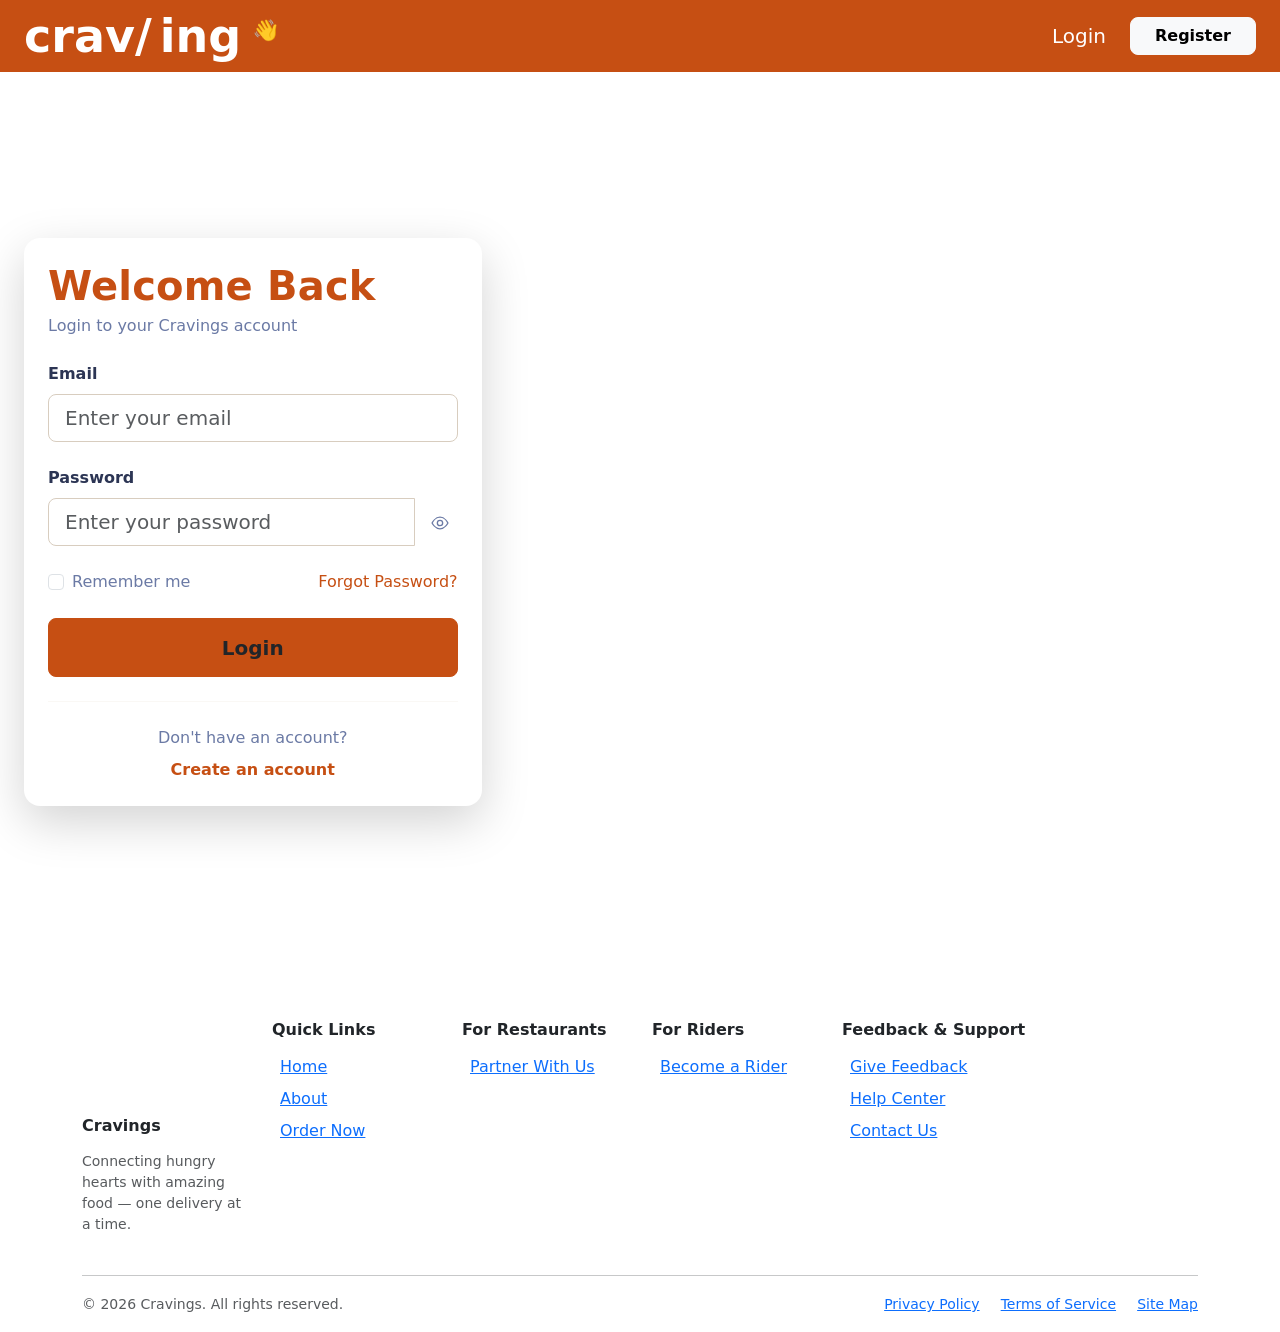
==== login.html @ 02627269 "Craving login" ====
<!doctype html>
<html lang="en">
  <head>
    <meta charset="utf-8" />
    <meta name="viewport" content="width=device-width, initial-scale=1" />
    <title>Login</title>

    <!-- Bootstrap CSS (only) -->
    <link
      href="https://cdn.jsdelivr.net/npm/bootstrap@5.3.3/dist/css/bootstrap.min.css"
      rel="stylesheet"
    />
  </head>

  <body>
    <!-- Top orange header -->
    <nav class="navbar navbar-dark" style="background: #c64f13">
      <div class="container-fluid px-4">
        <a
          class="navbar-brand d-flex align-items-center gap-2 m-0 fw-bold text-white"
          href="#"
        >
          <!-- Simple logo approximation (replace with your image if you want) -->
          <span class="d-inline-block" style="font-size: 46px; line-height: 1"
            >crav/</span
          >
          <span class="d-inline-block" style="font-size: 46px; line-height: 1"
            >ing</span
          >
          <span class="ms-1" style="transform: translateY(-6px)">👋</span>
        </a>

        <div class="d-flex align-items-center gap-4">
          <a href="#" class="text-white text-decoration-none fs-5">Login</a>
          <a
            href="#"
            class="btn btn-light fw-semibold px-4"
            style="border-radius: 0.5rem"
            >Register</a
          >
        </div>
      </div>
    </nav>

    <!-- Background + login card -->
    <main
      class="min-vh-100"
      style="
        background-image: url(&quot;https://images.unsplash.com/photo-1529692236671-f1f6cf9683ba?auto=format&fit=crop&w=1600&q=80&quot;);
        background-size: cover;
        background-position: center;
      "
    >
      <div class="container-fluid">
        <div class="row min-vh-100 align-items-center">
          <!-- Left card -->
          <div
            class="col-12 col-lg-5 d-flex justify-content-center justify-content-lg-start ps-lg-4"
          >
            <div
              class="card border-0 shadow-lg rounded-4"
              style="max-width: 520px; width: 92%"
            >
              <div class="card-body px-4 py-4">
                <h1
                  class="fw-bold mb-1"
                  style="color: #c64f13; letter-spacing: 0.2px"
                >
                  Welcome Back
                </h1>
                <p
                  class="text-secondary mb-4"
                  style="color: #6b7aa5 !important"
                >
                  Login to your Cravings account
                </p>

                <form>
                  <!-- Email -->
                  <label class="form-label fw-semibold" style="color: #2c3554"
                    >Email</label
                  >
                  <input
                    type="email"
                    class="form-control form-control-lg mb-4"
                    placeholder="Enter your email"
                    style="border-color: #d8cdbf"
                  />

                  <!-- Password with "eye" icon -->
                  <label class="form-label fw-semibold" style="color: #2c3554"
                    >Password</label
                  >
                  <div class="input-group input-group-lg mb-4">
                    <input
                      type="password"
                      class="form-control"
                      placeholder="Enter your password"
                      style="border-color: #d8cdbf"
                    />
                    <button
                      type="button"
                      class="btn btn-outline-light border-0"
                      style="padding-right: 0; margin-right: 8px"
                    >
                      <!-- inline SVG eye icon (no icon library) -->
                      <svg
                        width="20"
                        height="20"
                        viewBox="0 0 24 24"
                        fill="none"
                        aria-hidden="true"
                      >
                        <path
                          d="M2.5 12s3.5-7 9.5-7 9.5 7 9.5 7-3.5 7-9.5 7-9.5-7-9.5-7Z"
                          stroke="#6b7aa5"
                          stroke-width="1.6"
                          stroke-linejoin="round"
                        />
                        <path
                          d="M12 15.2a3.2 3.2 0 1 0 0-6.4 3.2 3.2 0 0 0 0 6.4Z"
                          stroke="#6b7aa5"
                          stroke-width="1.6"
                        />
                      </svg>
                    </button>
                  </div>

                  <!-- Remember + Forgot -->
                  <div
                    class="d-flex align-items-center justify-content-between mb-4"
                  >
                    <div class="form-check m-0">
                      <input
                        class="form-check-input"
                        type="checkbox"
                        id="remember"
                      />
                      <label
                        class="form-check-label text-secondary"
                        for="remember"
                        style="color: #6b7aa5 !important"
                      >
                        Remember me
                      </label>
                    </div>

                    <a
                      href="#"
                      class="text-decoration-none"
                      style="color: #c64f13"
                      >Forgot Password?</a
                    >
                  </div>

                  <!-- Login button -->
                  <button
                    type="button"
                    class="btn btn-lg w-100 fw-semibold"
                    style="
                      background: #c64f13;
                      border-color: #c64f13;
                      border-radius: 0.5rem;
                      padding: 0.85rem;
                    "
                  >
                    Login
                  </button>

                  <!-- Divider -->
                  <hr class="my-4" style="border-color: #e9e2d8" />

                  <div
                    class="text-center mb-2"
                    style="color: #6b7aa5 !important"
                  >
                    <span>Don't have an account?</span>
                  </div>

                  <div class="text-center">
                    <a
                      href="#"
                      class="text-decoration-none fw-semibold"
                      style="color: #c64f13"
                    >
                      Create an account
                    </a>
                  </div>
                </form>
              </div>
            </div>
          </div>

          <!-- Right side spacer (keeps card left like screenshot) -->
          <div class="col-lg-7 d-none d-lg-block"></div>
        </div>
      </div>
    </main>

    <!-- Footer -->
    <footer class="footer-custom pt-5 pb-3">
      <div class="container">
        <div class="row g-4 mb-4">
          <div class="col-lg-2 col-md-4">
            <div class="text-center mb-3">
              <div
                class="rounded-circle bg-white d-inline-flex align-items-center justify-content-center"
                style="width: 80px; height: 80px"
              >
                <i
                  class="bi bi-heart-fill fs-3"
                  style="color: var(--color-primary)"
                ></i>
              </div>
            </div>
            <h6 class="fw-bold mb-3">Cravings</h6>
            <p class="small opacity-75">
              Connecting hungry hearts with amazing food — one delivery at a
              time.
            </p>
          </div>
          <div class="col-lg-2 col-md-4">
            <h6 class="fw-bold mb-3">Quick Links</h6>
            <ul class="list-unstyled">
              <li class="mb-2">
                <a href="index.html"><i class="bi bi-house me-2"></i>Home</a>
              </li>
              <li class="mb-2">
                <a href="about.html"
                  ><i class="bi bi-info-circle me-2"></i>About</a
                >
              </li>
              <li class="mb-2">
                <a href="order-now.html"
                  ><i class="bi bi-basket me-2"></i>Order Now</a
                >
              </li>
            </ul>
          </div>
          <div class="col-lg-2 col-md-4">
            <h6 class="fw-bold mb-3">For Restaurants</h6>
            <ul class="list-unstyled">
              <li class="mb-2">
                <a href="register.html"
                  ><i class="bi bi-store me-2"></i>Partner With Us</a
                >
              </li>
            </ul>
          </div>
          <div class="col-lg-2 col-md-4">
            <h6 class="fw-bold mb-3">For Riders</h6>
            <ul class="list-unstyled">
              <li class="mb-2">
                <a href="register.html"
                  ><i class="bi bi-motorcycle me-2"></i>Become a Rider</a
                >
              </li>
            </ul>
          </div>
          <div class="col-lg-4 col-md-12">
            <h6 class="fw-bold mb-3">Feedback & Support</h6>
            <ul class="list-unstyled">
              <li class="mb-2">
                <a href="feedback.html"
                  ><i class="bi bi-chat-dots me-2"></i>Give Feedback</a
                >
              </li>
              <li class="mb-2">
                <a href="help-center.html"
                  ><i class="bi bi-question-circle me-2"></i>Help Center</a
                >
              </li>
              <li class="mb-2">
                <a href="contact.html"
                  ><i class="bi bi-envelope me-2"></i>Contact Us</a
                >
              </li>
            </ul>
          </div>
        </div>
        <hr class="opacity-25" />
        <div class="row align-items-center">
          <div class="col-md-6 text-center text-md-start mb-3 mb-md-0">
            <small class="opacity-75"
              >&copy; 2026 Cravings. All rights reserved.</small
            >
          </div>
          <div class="col-md-6 text-center text-md-end">
            <a href="privacy-policy.html" class="me-3"
              ><small>Privacy Policy</small></a
            >
            <a href="terms-of-service.html" class="me-3"
              ><small>Terms of Service</small></a
            >
            <a href="sitemap.html"><small>Site Map</small></a>
          </div>
        </div>
      </div>
    </footer>

    <!-- Bootstrap 5 JS Bundle -->
    <script src="https://cdn.jsdelivr.net/npm/bootstrap@5.3.3/dist/js/bootstrap.bundle.min.js"></script>
  </body>
</html>
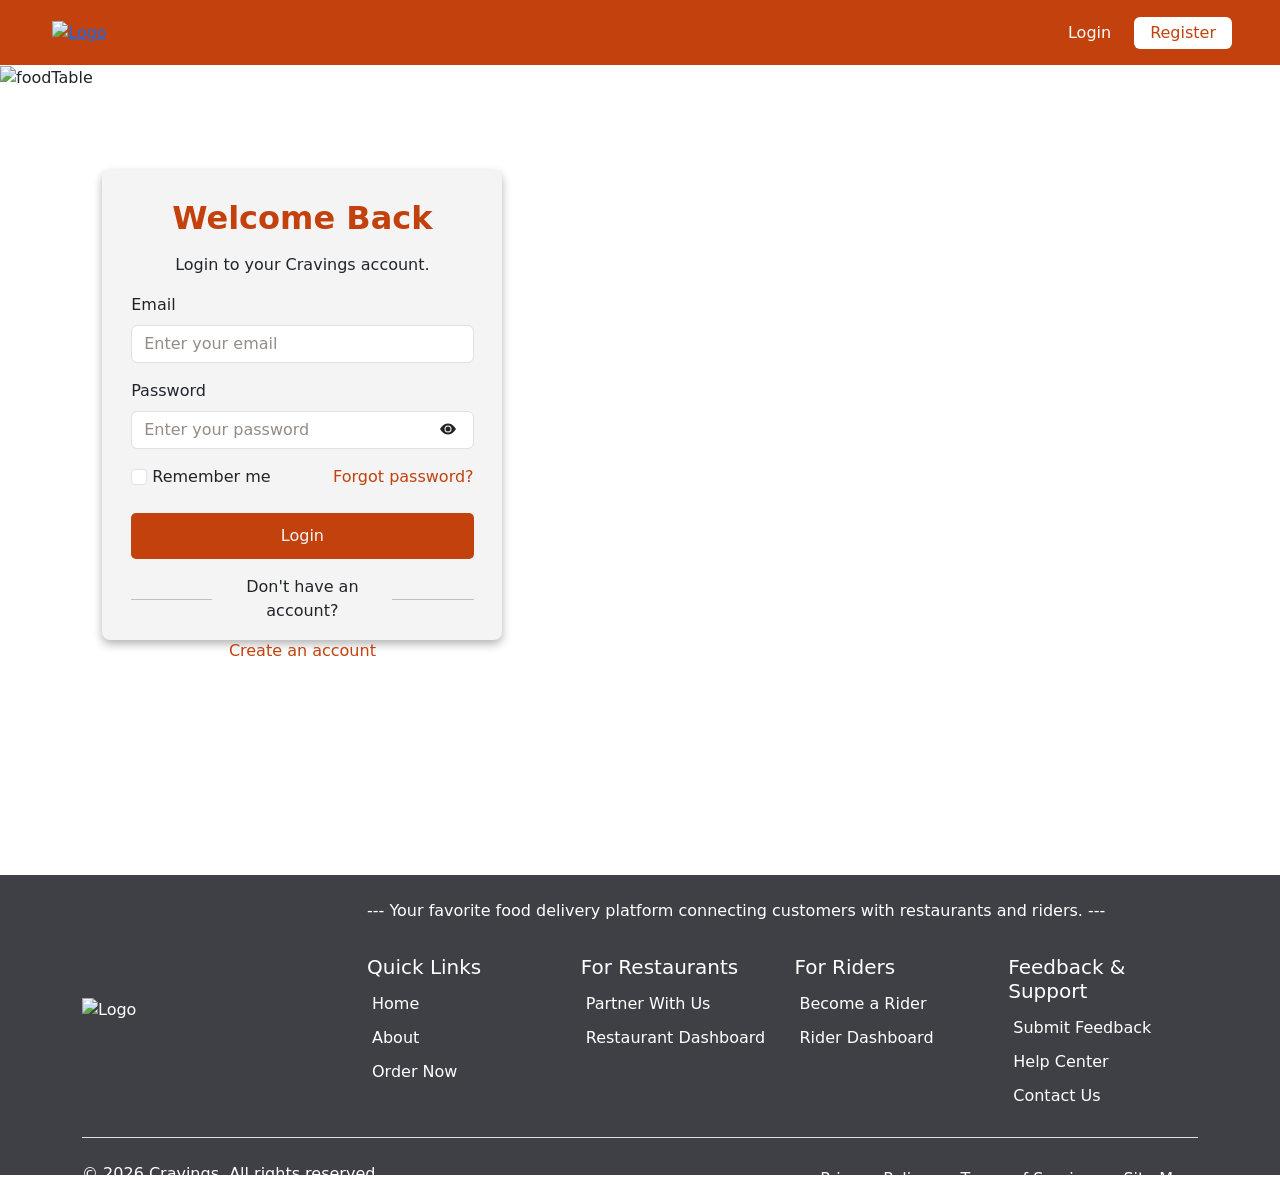
==== commit b2b585f1: "login,register,order now page and style page" ====
--- a/login.html
+++ b/login.html
@@ -1,304 +1,229 @@
 <!doctype html>
 <html lang="en">
   <head>
-    <meta charset="utf-8" />
-    <meta name="viewport" content="width=device-width, initial-scale=1" />
-    <title>Login</title>
-
-    <!-- Bootstrap CSS (only) -->
+    <meta charset="UTF-8" />
+    <meta name="viewport" content="width=device-width, initial-scale=1.0" />
+    <title>Cravings</title>
+    <!-- Bootstrap CSS -->
     <link
-      href="https://cdn.jsdelivr.net/npm/bootstrap@5.3.3/dist/css/bootstrap.min.css"
+      href="https://cdn.jsdelivr.net/npm/bootstrap@5.3.2/dist/css/bootstrap.min.css"
       rel="stylesheet"
     />
+
+    <link
+      rel="stylesheet"
+      href="https://cdn.jsdelivr.net/npm/bootstrap-icons@1.13.1/font/bootstrap-icons.min.css"
+    />
+    <!-- External CSS -->
+    <link rel="stylesheet" href="style.css" />
   </head>
-
   <body>
-    <!-- Top orange header -->
-    <nav class="navbar navbar-dark" style="background: #c64f13">
-      <div class="container-fluid px-4">
+    <!-- Header -->
+    <header
+      id="navbar"
+      class="sticky-top d-flex justify-content-between align-items-center flex-wrap container-fluid px-5 py-1"
+    >
+      <!-- Logo -->
+      <div class="logoDiv ms-1">
+        <a href="index.html">
+          <img src="cravings1.png" alt="Logo" class="logo-img img-fluid" />
+        </a>
+      </div>
+
+      <!-- Buttons aligned right -->
+      <div class="d-flex gap-2 align-items-center mt-2 mt-md-0">
+        <a href="login.html" class="login text-decoration-none">Login</a>
         <a
-          class="navbar-brand d-flex align-items-center gap-2 m-0 fw-bold text-white"
-          href="#"
+          href="register.html"
+          class="register text-decoration-none py-1 px-3 text-center"
         >
-          <!-- Simple logo approximation (replace with your image if you want) -->
-          <span class="d-inline-block" style="font-size: 46px; line-height: 1"
-            >crav/</span
+          Register
+        </a>
+      </div>
+    </header>
+
+    <!-- Hero Section -->
+    <div class="hero-section position-relative">
+      <img src="./images/foodTable.png" alt="foodTable" />
+
+      <!-- Forms -->
+      <div class="forms" style="height: 470px; width: 400px;">
+        <h2 class="text-center mb-3" id="wb">Welcome Back</h2>
+        <p class="text-center">Login to your Cravings account.</p>
+        <form action="login">
+          <div class="mb-3 w-100">
+            <label for="email" class="form-label">Email</label>
+            <input
+              type="email"
+              class="form-control custom-input"
+              id="email"
+              name="email"
+              placeholder="Enter your email"
+              required
+            />
+          </div>
+
+          <div class="mb-3">
+            <label for="password" class="form-label">Password</label>
+            <div class="position-relative">
+              <input
+                type="password"
+                class="form-control custom-input pe-5"
+                id="password"
+                name="password"
+                placeholder="Enter your password"
+                required
+              />
+              <!-- Eye icon aligned right -->
+              <svg
+                xmlns="http://www.w3.org/2000/svg"
+                width="18"
+                height="18"
+                fill="currentColor"
+                class="bi bi-eye-fill position-absolute top-50 end-0 translate-middle-y me-3"
+                id="togglePassword"
+                style="cursor: pointer"
+              >
+                <path d="M10.5 8a2.5 2.5 0 1 1-5 0 2.5 2.5 0 0 1 5 0" />
+                <path
+                  d="M0 8s3-5.5 8-5.5S16 8 16 8s-3 5.5-8 5.5S0 8 0 8m8 
+                     3.5a3.5 3.5 0 1 0 0-7 3.5 3.5 0 0 0 0 7"
+                />
+              </svg>
+            </div>
+          </div>
+
+          <div class="mb-3 d-flex justify-content-between">
+            <div>
+              <input
+                type="checkbox"
+                class="form-check-input"
+                id="checkbox"
+                name="remember"
+              />
+              <label for="checkbox" class="form-label">Remember me</label>
+            </div>
+            <div>
+              <a
+                href="forgot-password.html"
+                class="text-decoration-none"
+                id="clr"
+                >Forgot password?</a
+              >
+            </div>
+          </div>
+
+          <button type="submit" class="regis btn w-100">Login</button>
+          <div class="d-flex align-items-center justify-content-center">
+            <hr class="w-25" />
+            <p class="text-center mt-3">Don't have an account?</p>
+            <hr class="w-25" />
+          </div>
+          <a
+            href="register.html"
+            class="regi fw-medium d-flex justify-content-center"
           >
-          <span class="d-inline-block" style="font-size: 46px; line-height: 1"
-            >ing</span
-          >
-          <span class="ms-1" style="transform: translateY(-6px)">👋</span>
-        </a>
-
-        <div class="d-flex align-items-center gap-4">
-          <a href="#" class="text-white text-decoration-none fs-5">Login</a>
-          <a
-            href="#"
-            class="btn btn-light fw-semibold px-4"
-            style="border-radius: 0.5rem"
-            >Register</a
-          >
+            Create an account
+          </a>
+        </form>
+      </div>
+    </div>
+
+    <!-- Footer -->
+    <footer class="footer text-white py-3" style="height: 300px;">
+      <div class="container">
+        <div class="row align-items-center mb-2">
+          <div class="col-md-3 text-center text-md-start">
+            <img src="cravings2.png" alt="Logo" class="footer-logo" />
+          </div>
+          <div class="col-md-9">
+            <p class="footer-tagline mt-2">
+              --- Your favorite food delivery platform connecting customers with
+              restaurants and riders. ---
+            </p>
+            <div class="row mt-1">
+              <div class="col-6 col-md-3 mt-3">
+                <h5>Quick Links</h5>
+                <ul class="list-unstyled">
+                  <li><a href="index.html" class="footer-link">Home</a></li>
+                  <li><a href="about.html" class="footer-link">About</a></li>
+                  <li>
+                    <a href="ordernow.html" class="footer-link">Order Now</a>
+                  </li>
+                </ul>
+              </div>
+              <div class="col-6 col-md-3 mt-3">
+                <h5>For Restaurants</h5>
+                <ul class="list-unstyled">
+                  <li>
+                    <a href="partner-with-us.html" class="footer-link"
+                      >Partner With Us</a
+                    >
+                  </li>
+                  <li>
+                    <a href="restaurant-dashboard.html" class="footer-link"
+                      >Restaurant Dashboard</a
+                    >
+                  </li>
+                </ul>
+              </div>
+              <div class="col-6 col-md-3 mt-3">
+                <h5>For Riders</h5>
+                <ul class="list-unstyled">
+                  <li>
+                    <a href="become-a-rider.html" class="footer-link"
+                      >Become a Rider</a
+                    >
+                  </li>
+                  <li>
+                    <a href="rider-dashboard.html" class="footer-link"
+                      >Rider Dashboard</a
+                    >
+                  </li>
+                </ul>
+              </div>
+              <div class="col-6 col-md-3 mt-3">
+                <h5>Feedback & Support</h5>
+                <ul class="list-unstyled">
+                  <li>
+                    <a href="feedback.html" class="footer-link"
+                      >Submit Feedback</a
+                    >
+                  </li>
+                  <li>
+                    <a href="help-center.html" class="footer-link"
+                      >Help Center</a
+                    >
+                  </li>
+                  <li>
+                    <a href="contact.html" class="footer-link">Contact Us</a>
+                  </li>
+                </ul>
+              </div>
+            </div>
+          </div>
         </div>
-      </div>
-    </nav>
-
-    <!-- Background + login card -->
-    <main
-      class="min-vh-100"
-      style="
-        background-image: url(&quot;https://images.unsplash.com/photo-1529692236671-f1f6cf9683ba?auto=format&fit=crop&w=1600&q=80&quot;);
-        background-size: cover;
-        background-position: center;
-      "
-    >
-      <div class="container-fluid">
-        <div class="row min-vh-100 align-items-center">
-          <!-- Left card -->
-          <div
-            class="col-12 col-lg-5 d-flex justify-content-center justify-content-lg-start ps-lg-4"
-          >
-            <div
-              class="card border-0 shadow-lg rounded-4"
-              style="max-width: 520px; width: 92%"
+
+        <div class="border-bottom w-100 mb-4"></div>
+
+        <div class="row">
+          <div class="col-md-6 text-center text-md-start">
+            <p class="mb-0">© 2026 Cravings. All rights reserved.</p>
+          </div>
+          <div class="col-md-6 text-center text-md-end">
+            <a href="privacy-policy.html" class="footer-link me-3"
+              >Privacy Policy</a
             >
-              <div class="card-body px-4 py-4">
-                <h1
-                  class="fw-bold mb-1"
-                  style="color: #c64f13; letter-spacing: 0.2px"
-                >
-                  Welcome Back
-                </h1>
-                <p
-                  class="text-secondary mb-4"
-                  style="color: #6b7aa5 !important"
-                >
-                  Login to your Cravings account
-                </p>
-
-                <form>
-                  <!-- Email -->
-                  <label class="form-label fw-semibold" style="color: #2c3554"
-                    >Email</label
-                  >
-                  <input
-                    type="email"
-                    class="form-control form-control-lg mb-4"
-                    placeholder="Enter your email"
-                    style="border-color: #d8cdbf"
-                  />
-
-                  <!-- Password with "eye" icon -->
-                  <label class="form-label fw-semibold" style="color: #2c3554"
-                    >Password</label
-                  >
-                  <div class="input-group input-group-lg mb-4">
-                    <input
-                      type="password"
-                      class="form-control"
-                      placeholder="Enter your password"
-                      style="border-color: #d8cdbf"
-                    />
-                    <button
-                      type="button"
-                      class="btn btn-outline-light border-0"
-                      style="padding-right: 0; margin-right: 8px"
-                    >
-                      <!-- inline SVG eye icon (no icon library) -->
-                      <svg
-                        width="20"
-                        height="20"
-                        viewBox="0 0 24 24"
-                        fill="none"
-                        aria-hidden="true"
-                      >
-                        <path
-                          d="M2.5 12s3.5-7 9.5-7 9.5 7 9.5 7-3.5 7-9.5 7-9.5-7-9.5-7Z"
-                          stroke="#6b7aa5"
-                          stroke-width="1.6"
-                          stroke-linejoin="round"
-                        />
-                        <path
-                          d="M12 15.2a3.2 3.2 0 1 0 0-6.4 3.2 3.2 0 0 0 0 6.4Z"
-                          stroke="#6b7aa5"
-                          stroke-width="1.6"
-                        />
-                      </svg>
-                    </button>
-                  </div>
-
-                  <!-- Remember + Forgot -->
-                  <div
-                    class="d-flex align-items-center justify-content-between mb-4"
-                  >
-                    <div class="form-check m-0">
-                      <input
-                        class="form-check-input"
-                        type="checkbox"
-                        id="remember"
-                      />
-                      <label
-                        class="form-check-label text-secondary"
-                        for="remember"
-                        style="color: #6b7aa5 !important"
-                      >
-                        Remember me
-                      </label>
-                    </div>
-
-                    <a
-                      href="#"
-                      class="text-decoration-none"
-                      style="color: #c64f13"
-                      >Forgot Password?</a
-                    >
-                  </div>
-
-                  <!-- Login button -->
-                  <button
-                    type="button"
-                    class="btn btn-lg w-100 fw-semibold"
-                    style="
-                      background: #c64f13;
-                      border-color: #c64f13;
-                      border-radius: 0.5rem;
-                      padding: 0.85rem;
-                    "
-                  >
-                    Login
-                  </button>
-
-                  <!-- Divider -->
-                  <hr class="my-4" style="border-color: #e9e2d8" />
-
-                  <div
-                    class="text-center mb-2"
-                    style="color: #6b7aa5 !important"
-                  >
-                    <span>Don't have an account?</span>
-                  </div>
-
-                  <div class="text-center">
-                    <a
-                      href="#"
-                      class="text-decoration-none fw-semibold"
-                      style="color: #c64f13"
-                    >
-                      Create an account
-                    </a>
-                  </div>
-                </form>
-              </div>
-            </div>
-          </div>
-
-          <!-- Right side spacer (keeps card left like screenshot) -->
-          <div class="col-lg-7 d-none d-lg-block"></div>
+            <a href="./terms-of-servise.html" class="footer-link me-3"
+              >Terms of Service</a
+            >
+            <a href="sitemap.html" class="footer-link">Site Map</a>
+          </div>
         </div>
       </div>
-    </main>
-
-    <!-- Footer -->
-    <footer class="footer-custom pt-5 pb-3">
-      <div class="container">
-        <div class="row g-4 mb-4">
-          <div class="col-lg-2 col-md-4">
-            <div class="text-center mb-3">
-              <div
-                class="rounded-circle bg-white d-inline-flex align-items-center justify-content-center"
-                style="width: 80px; height: 80px"
-              >
-                <i
-                  class="bi bi-heart-fill fs-3"
-                  style="color: var(--color-primary)"
-                ></i>
-              </div>
-            </div>
-            <h6 class="fw-bold mb-3">Cravings</h6>
-            <p class="small opacity-75">
-              Connecting hungry hearts with amazing food — one delivery at a
-              time.
-            </p>
-          </div>
-          <div class="col-lg-2 col-md-4">
-            <h6 class="fw-bold mb-3">Quick Links</h6>
-            <ul class="list-unstyled">
-              <li class="mb-2">
-                <a href="index.html"><i class="bi bi-house me-2"></i>Home</a>
-              </li>
-              <li class="mb-2">
-                <a href="about.html"
-                  ><i class="bi bi-info-circle me-2"></i>About</a
-                >
-              </li>
-              <li class="mb-2">
-                <a href="order-now.html"
-                  ><i class="bi bi-basket me-2"></i>Order Now</a
-                >
-              </li>
-            </ul>
-          </div>
-          <div class="col-lg-2 col-md-4">
-            <h6 class="fw-bold mb-3">For Restaurants</h6>
-            <ul class="list-unstyled">
-              <li class="mb-2">
-                <a href="register.html"
-                  ><i class="bi bi-store me-2"></i>Partner With Us</a
-                >
-              </li>
-            </ul>
-          </div>
-          <div class="col-lg-2 col-md-4">
-            <h6 class="fw-bold mb-3">For Riders</h6>
-            <ul class="list-unstyled">
-              <li class="mb-2">
-                <a href="register.html"
-                  ><i class="bi bi-motorcycle me-2"></i>Become a Rider</a
-                >
-              </li>
-            </ul>
-          </div>
-          <div class="col-lg-4 col-md-12">
-            <h6 class="fw-bold mb-3">Feedback & Support</h6>
-            <ul class="list-unstyled">
-              <li class="mb-2">
-                <a href="feedback.html"
-                  ><i class="bi bi-chat-dots me-2"></i>Give Feedback</a
-                >
-              </li>
-              <li class="mb-2">
-                <a href="help-center.html"
-                  ><i class="bi bi-question-circle me-2"></i>Help Center</a
-                >
-              </li>
-              <li class="mb-2">
-                <a href="contact.html"
-                  ><i class="bi bi-envelope me-2"></i>Contact Us</a
-                >
-              </li>
-            </ul>
-          </div>
-        </div>
-        <hr class="opacity-25" />
-        <div class="row align-items-center">
-          <div class="col-md-6 text-center text-md-start mb-3 mb-md-0">
-            <small class="opacity-75"
-              >&copy; 2026 Cravings. All rights reserved.</small
-            >
-          </div>
-          <div class="col-md-6 text-center text-md-end">
-            <a href="privacy-policy.html" class="me-3"
-              ><small>Privacy Policy</small></a
-            >
-            <a href="terms-of-service.html" class="me-3"
-              ><small>Terms of Service</small></a
-            >
-            <a href="sitemap.html"><small>Site Map</small></a>
-          </div>
-        </div>
-      </div>
     </footer>
 
-    <!-- Bootstrap 5 JS Bundle -->
-    <script src="https://cdn.jsdelivr.net/npm/bootstrap@5.3.3/dist/js/bootstrap.bundle.min.js"></script>
+    <!-- Bootstrap JS -->
+    <script src="https://cdn.jsdelivr.net/npm/bootstrap@5.3.2/dist/js/bootstrap.bundle.min.js"></script>
   </body>
 </html>
--- a/style.css
+++ b/style.css
@@ -0,0 +1,809 @@
+:root {
+  --color-primary: #c2410c;
+  --color-primary-content: #ffffff;
+  --color-secondary: #6b7280;
+  --color-neutral: #3f3f46;
+  --color-neutral-content: #f4f4f5;
+  --color-base-100: #fff8f1;
+  --color-base-200: #f5ede5;
+  --color-base-300: #e7d9c9;
+  --color-base-content: #2d1b10;
+  --color-error: #ef4444;
+  --color-success: #22c55e;
+  --color-pink: #d9468f;
+  --color-lightdark: #18160d;
+}
+
+/* Navbar */
+#navbar {
+  position: sticky;
+  z-index: 999;
+  top: 0;
+  left: 0;
+  height: 65px;
+  background-color: var(--color-primary);
+  padding: 4px 48px;
+}
+
+/* Logo */
+.logo-img {
+  width: 86px;
+  height: 55px;
+}
+
+/* Login button */
+.login {
+  padding: 6px 14px;
+  background-color: var(--color-primary);
+  border: 1px solid transparent;
+  border-radius: 5px;
+  color: var(--color-primary-content);
+  transition:
+    background-color 0.3s ease,
+    color 0.3s ease;
+}
+
+.login:hover {
+  color: var(--color-primary-content);
+  border: 1px solid var(--color-neutral-content);
+}
+
+/* Register */
+.register {
+  background-color: var(--color-primary-content);
+  color: var(--color-primary);
+  border-radius: 6px;
+  border: none;
+  transition:
+    background-color 0.3s ease,
+    color 0.3s ease;
+}
+
+.register:hover {
+  background-color: var(--color-primary);
+  color: var(--color-primary-content);
+  border: 1px solid var(--color-primary-content);
+}
+
+#wallpaper {
+  height: 85vh;
+}
+
+.carousel-img {
+  height: 100vh;
+  object-fit: cover;
+}
+
+.dull-img {
+  filter: brightness(60%);
+}
+
+/* Center caption vertically */
+.carousel-caption {
+  top: 0;
+
+  bottom: 0;
+}
+
+/* Responsive text */
+.carousel-caption h1 {
+  font-size: clamp(1.5rem, 3vw, 3.5rem);
+  font-weight: bold;
+}
+
+.carousel-caption p {
+  font-size: clamp(1rem, 2.5vw, 1.25rem);
+}
+
+/* Buttons inside carousel caption */
+.carousel-caption .btn {
+  padding: 10px 20px;
+  font-size: 1rem;
+}
+
+.carousel-caption .btn-primary {
+  background-color: var(--color-primary);
+  border: none;
+  color: var(--color-primary-content);
+  border-radius: 5px;
+  transition:
+    background-color 0.3s ease,
+    color 0.3s ease;
+}
+
+/* Container: 80% width, centered */
+.search-bar-container {
+  width: 80%;
+  /* margin: 0 auto; */
+  height: 7%;
+  background-color: var(--color-primary-content);
+  border-radius: 8px;
+  /* margin-top: 2px; */
+  padding: 10px 6px;
+}
+
+/* Inner box */
+.search-inner {
+  width: 100%;
+  display: flex;
+  align-items: center;
+  border-radius: 8px;
+  padding: 0px 8px;
+}
+
+/* Input styling */
+.search-inner input {
+  flex: 1;
+  font-size: 1rem;
+  background: transparent !important;
+  outline: none;
+}
+
+.form-control::placeholder {
+  color: var(--color-primary);
+  opacity: 0.5;
+}
+
+#imagecard {
+  background: linear-gradient(
+    180deg,
+    var(--color-primary),
+    var(--color-primary-content)
+  );
+}
+
+.section1 {
+  background: linear-gradient(var(--color-base-100));
+}
+
+.section2 {
+  background: linear-gradient(var(--color-primary-content));
+}
+
+.card-title1 {
+  color: var(--color-primary);
+}
+
+.coloring {
+  color: var(--color-pink);
+}
+
+#imagecard {
+  a {
+    color: var(--color-neutral-content);
+    background-color: var(--color-primary);
+  }
+
+  a:hover {
+    background-color: var(--color-primary);
+  }
+
+  #line {
+    color: var(--color-base-300);
+  }
+}
+
+#yellowbtn {
+  span {
+    background-color: var(--color-primary);
+  }
+
+  button {
+    background-color: #e7d9c9;
+  }
+}
+
+#startRating {
+  div {
+    div {
+      background-color: var(--color-neutral-content);
+    }
+
+    .circle-avatar {
+      background-color: var(--color-primary);
+      color: var(--color-primary-content);
+      font-weight: bold;
+      width: 45px;
+      height: 45px;
+      border-radius: 50%;
+      display: flex;
+      align-items: center;
+      justify-content: center;
+      font-size: 1rem;
+      box-shadow: 0 2px 6px rgba(0, 0, 0, 0.2);
+    }
+
+    .circle-avatar1 {
+      background-color: var(--color-pink);
+      color: var(--color-primary-content);
+      font-weight: bold;
+      width: 45px;
+      height: 45px;
+      border-radius: 50%;
+      display: flex;
+      align-items: center;
+      justify-content: center;
+      font-size: 1rem;
+      box-shadow: 0 2px 6px rgba(0, 0, 0, 0.2);
+    }
+  }
+}
+
+@media (max-width: 576px) {
+  .circle-avatar {
+    width: 40px;
+    height: 40px;
+    font-size: 0.9rem;
+  }
+}
+
+#beforefooter {
+  background: linear-gradient(var(--color-primary));
+  color: var(--color-neutral-content);
+  padding: 40px 20px;
+}
+
+#withUs {
+  background-color: var(--color-neutral-content);
+  color: var(--color-primary);
+  border: none;
+  padding: 10px 20px;
+  border-radius: 5px;
+  transition:
+    background-color 0.3s ease,
+    color 0.3s ease;
+}
+
+.footer {
+  background-color: var(--color-neutral);
+  color: var(--color-primary-content);
+
+  a {
+    color: var(--color-primary-content);
+  }
+
+  a:hover {
+    color: var(--color-primary);
+  }
+}
+
+.footer-logo {
+  max-height: 125px;
+}
+
+.footer-tagline {
+  margin-bottom: 1rem;
+  font-size: 1rem;
+}
+
+.footer-link {
+  color: var(--color-primary-content);
+  border-radius: 5px;
+  padding: 5px;
+  text-decoration: none;
+  display: inline-block;
+  transition:
+    background-color 0.3s ease,
+    color 0.3s ease;
+}
+
+.footer-link:hover {
+  color: var(--color-primary-content);
+}
+
+.wallpaper {
+  height: 90vh;
+  width: 100%;
+  /* object-fit: cover; */
+}
+
+.wallpaper {
+  height: 100vh;
+  width: 100%;
+  object-fit: cover;
+}
+
+.hero-section {
+  position: relative;
+  height: 90vh;
+  width: 100%;
+}
+
+.overlay {
+  position: absolute;
+  top: 20%;
+  transform: translateX(-50%);
+  left: 21%;
+  /* transform: translate(-50%, -50%); */
+  max-width: 400px;
+  width: 90%;
+  background: var(--color-neutral-content);
+  padding: 2rem;
+  border-radius: 8px;
+  box-shadow: 0 4px 10px rgba(0, 0, 0, 0.3);
+}
+
+.hero-section {
+  position: relative;
+}
+
+.forms {
+  position: absolute;
+  top: 13%;
+  /* top side */
+  left: 8%;
+  /* left side */
+  max-width: 445px;
+  width: 90%;
+  background: var(--color-neutral-content);
+  /* translucent white for readability */
+  padding: 1.8rem;
+  border-radius: 8px;
+  box-shadow: 0 4px 10px rgba(0, 0, 0, 0.3);
+}
+
+.custom-input::placeholder {
+  color: var(--color-base-content) !important;
+}
+
+.regis {
+  /* height: auto; */
+  background-color: var(--color-primary);
+  color: var(--color-neutral-content);
+  padding: 10px 20px;
+  border-radius: 5px;
+}
+
+.regis:hover {
+  background-color: var(--color-primary);
+  color: var(--color-neutral-content);
+}
+
+.regi {
+  text-decoration: none;
+  color: var(--color-primary);
+}
+
+.regi:hover {
+  color: var(--color-primary);
+  text-decoration: underline;
+}
+
+#wb {
+  color: var(--color-primary);
+  font-weight: bold;
+}
+
+#clr {
+  color: var(--color-primary);
+}
+
+#clr:hover {
+  color: var(--color-primary);
+  text-decoration: underline;
+}
+
+#togglePassword:hover {
+  color: var(--color-primary);
+}
+
+.hero-section {
+  position: relative;
+}
+
+.hero-section img {
+  width: 100%;
+  height: 90vh;
+  object-fit: cover;
+}
+
+.formss {
+  position: absolute;
+  top: 50%;
+  right: 8%;
+  transform: translateY(-50%);
+  width: 100%;
+  max-width: 550px;
+  background: var(--color-neutral-content);
+  border-radius: 8px;
+  box-shadow: 0 4px 10px rgba(0, 0, 0, 0.3);
+}
+
+@media (max-width: 768px) {
+  .formss {
+    position: relative;
+    top: auto;
+    right: auto;
+    transform: none;
+    margin: 20px auto;
+    width: 80%;
+  }
+
+  .hero-section {
+    display: flex;
+    flex-direction: column;
+  }
+}
+
+@media (max-width: 480px) {
+  .formss {
+    width: 85%;
+    padding: 15px;
+  }
+}
+
+#imagecard .card {
+  transition: transform 0.2s ease;
+}
+
+#imagecard .card:hover {
+  transform: scale(1.05);
+}
+
+#yellowbtn button {
+  font-size: 12px;
+  padding: 4px 10px;
+}
+
+#help {
+  background-color: var(--color-lightdark);
+  color: var(--color-base-200);
+  opacity: 0.8;
+}
+
+/* --------help */
+/* HERO SECTION */
+.hero-section1 {
+  position: relative;
+  height: 92vh;
+}
+
+.hero-section1 img {
+  width: 100%;
+  height: 100%;
+  object-fit: cover;
+}
+
+/* OVERLAY */
+.overlay1 {
+  position: absolute;
+  top: 50%;
+  left: 50%;
+  transform: translate(-50%, -50%);
+  width: 67%;
+  max-width: 1100px;
+  background: rgba(0, 0, 0, 0.65);
+  color: var(--color-neutral-content);
+  padding: 30px 20px 0px;
+  border-radius: 15px;
+  height: 81vh;
+  backdrop-filter: blur(6px);
+
+  h2 {
+    color: var(--color-primary);
+
+    i {
+      font-size: 25px;
+    }
+  }
+}
+
+.custom-input:focus {
+  border-color: var(--color-primary);
+  outline: none;
+  box-shadow: var(--color-primary);
+}
+
+/* FORM */
+/* .form-control, select, textarea {
+    background: var(--color-neutral-content) !important;
+    border: none !important;
+     margin-bottom: 20px;
+} */
+
+textarea {
+  height: 100px;
+  resize: none;
+}
+
+#help {
+  background: var(--color-primary);
+  height: 7vh;
+  border: none;
+}
+
+small i:hover {
+  color: #fdc701;
+}
+
+#yellowbtn .card {
+  width: 100%;
+  height: 85%;
+}
+
+#yellowbtn .card img {
+  height: 46%;
+  object-fit: cover;
+}
+
+#restraCard {
+  background: var(--color-base-200);
+
+  a {
+    background-color: var(--color-primary);
+  }
+
+  #restra-Div {
+    background-color: var(--color-base-100);
+    position: sticky;
+    z-index: 99;
+    top: 0;
+    left: 0;
+  }
+}
+
+.containerNav {
+  width: 85%;
+  border-radius: 8px;
+  padding: 5px 6px;
+  border: 1px solid var(--color-primary);
+  border-radius: 10px;
+}
+
+#values {
+  background: var(--color-base-100) !important;
+  width: 100vw;
+}
+
+#values,
+.foods span > i {
+  color: var(--color-primary);
+}
+/* next sections */
+
+/* about */
+/* Hero Section */
+.about-hersection {
+  position: relative;
+  height: 420px;
+  overflow: hidden;
+}
+
+.about-login-bg img {
+  width: 100%;
+  height: 100%;
+  object-fit: cover;
+}
+
+.about-dull-img {
+  filter: brightness(45%);
+}
+
+.about-herocontent {
+  top: 50%;
+  left: 50%;
+  transform: translate(-50%, -50%);
+}
+
+.about-herocontent h1 span {
+  color: var(--color-primary);
+}
+
+.about-herocontent img {
+  width: 75px;
+  margin-bottom: 10px;
+}
+
+/* Rating Section */
+.about-rating {
+  background: var(--color-neutral);
+  color: var(--color-neutral-content);
+  border-top: 2px solid var(--color-base-300);
+  border-bottom: 2px solid var(--color-base-300);
+}
+
+.core-values {
+  color: var(--color-primary);
+}
+
+.rating-des {
+  font-size: 14px;
+  opacity: 0.8;
+}
+
+/* OUR STORY */
+.our-story {
+  background: var(--color-base-100);
+  color: var(--color-base-content);
+
+  h2 {
+    font-weight: bold;
+  }
+}
+
+.our-story-description {
+  font-size: 14px;
+}
+
+.our-facility {
+  background: var(--color-base-200);
+  transition: all 0.3s ease;
+  border: 1px solid var(--color-base-300);
+}
+
+.our-facility i {
+  color: var(--color-primary);
+}
+
+.our-facility:hover {
+  transform: translateY(-6px);
+  background: var(--color-base-300);
+}
+
+/* CORE VALUES */
+.details {
+  background: var(--color-base-100);
+}
+
+.about-trust-content {
+  color: var(--color-base-content);
+}
+
+.about-record-cards {
+  background: var(--color-neutral-content);
+  transition: all 0.3s ease;
+  border: 1px solid var(--color-base-300);
+}
+
+.about-record-cards i {
+  color: var(--color-primary);
+}
+
+.about-record-cards:hover {
+  transform: translateY(-8px);
+  box-shadow: 0 10px 25px rgba(0, 0, 0, 0.15);
+}
+
+/* TEAM SECTION */
+.team-profile {
+  width: 70px;
+  height: 70px;
+  background: var(--color-primary);
+  font-size: 18px;
+  transition: 0.3s;
+}
+
+.team-profile:hover {
+  transform: scale(1.1);
+}
+
+.about-records1 p {
+  margin-bottom: 2px;
+}
+
+/* PARTNER SECTION */
+.partner {
+  background: linear-gradient(135deg, var(--color-primary));
+  color: var(--color-primary-content);
+}
+
+.partner-para {
+  opacity: 0.9;
+}
+
+/* Buttons */
+#about-get-started {
+  background: var(--color-neutral-content);
+  color: var(--color-primary);
+  /* border-radius: 30px; */
+  font-weight: 600;
+  transition: 0.3s;
+}
+
+.get-started:hover {
+  background: var(--color-primary);
+  color: var(--color-primary-content);
+}
+
+#about-contact {
+  border: 1px solid var(--color-primary-content);
+  /* border-radius: 30px; */
+  transition: 0.3s;
+}
+
+@media (max-width: 768px) {
+  .about-hersection {
+    height: 300px;
+  }
+
+  .about-herocontent {
+    width: 90% !important;
+  }
+
+  .about-herocontent h1 {
+    font-size: 1.8rem;
+  }
+
+  .about-records .row {
+    margin: 0 !important;
+  }
+}
+
+@media (max-width: 576px) {
+  .team-profile {
+    width: 60px;
+    height: 60px;
+    font-size: 14px;
+  }
+
+  .about-herocontent img {
+    width: 55px;
+  }
+}
+
+.about-login-bg img {
+  height: 60vh;
+}
+
+.privacy-herocontent {
+  img {
+    height: 80px;
+    width: 80px;
+  }
+
+  h1 {
+    span {
+      color: var(--color-primary);
+    }
+  }
+  li {
+    background-color: var(--color-primary-content);
+    font-size: 14px;
+    margin-bottom: 10px;
+  }
+
+  p {
+    font-size: 18px;
+  }
+}
+
+.privacy-herocontent .privacy-value {
+  font-size: 16px !important;
+}
+
+.privacy-para {
+  font-size: 14px;
+  color: var(--color-neutral-content);
+}
+
+.faq-box {
+  width: 60%;
+}
+
+ul li::marker {
+  color: var(--color-primary);
+}
+
+.privacy-input-field {
+  border: 0.5px solid var(--color-base-300) !important;
+}
+
+#privacy-policy {
+  background-color: var(--color-base-100);
+}
+.privacy-bg {
+  img {
+    height: 45vh;
+    width: 100%;
+  }
+}
+.privacy-herocontent {
+  top: 16%;
+  left: 25%;
+}
+.privacy-policy {
+  background-color: var(--color-base-100) !important;
+}
+.updated {
+  font-size: 14px !important;
+}
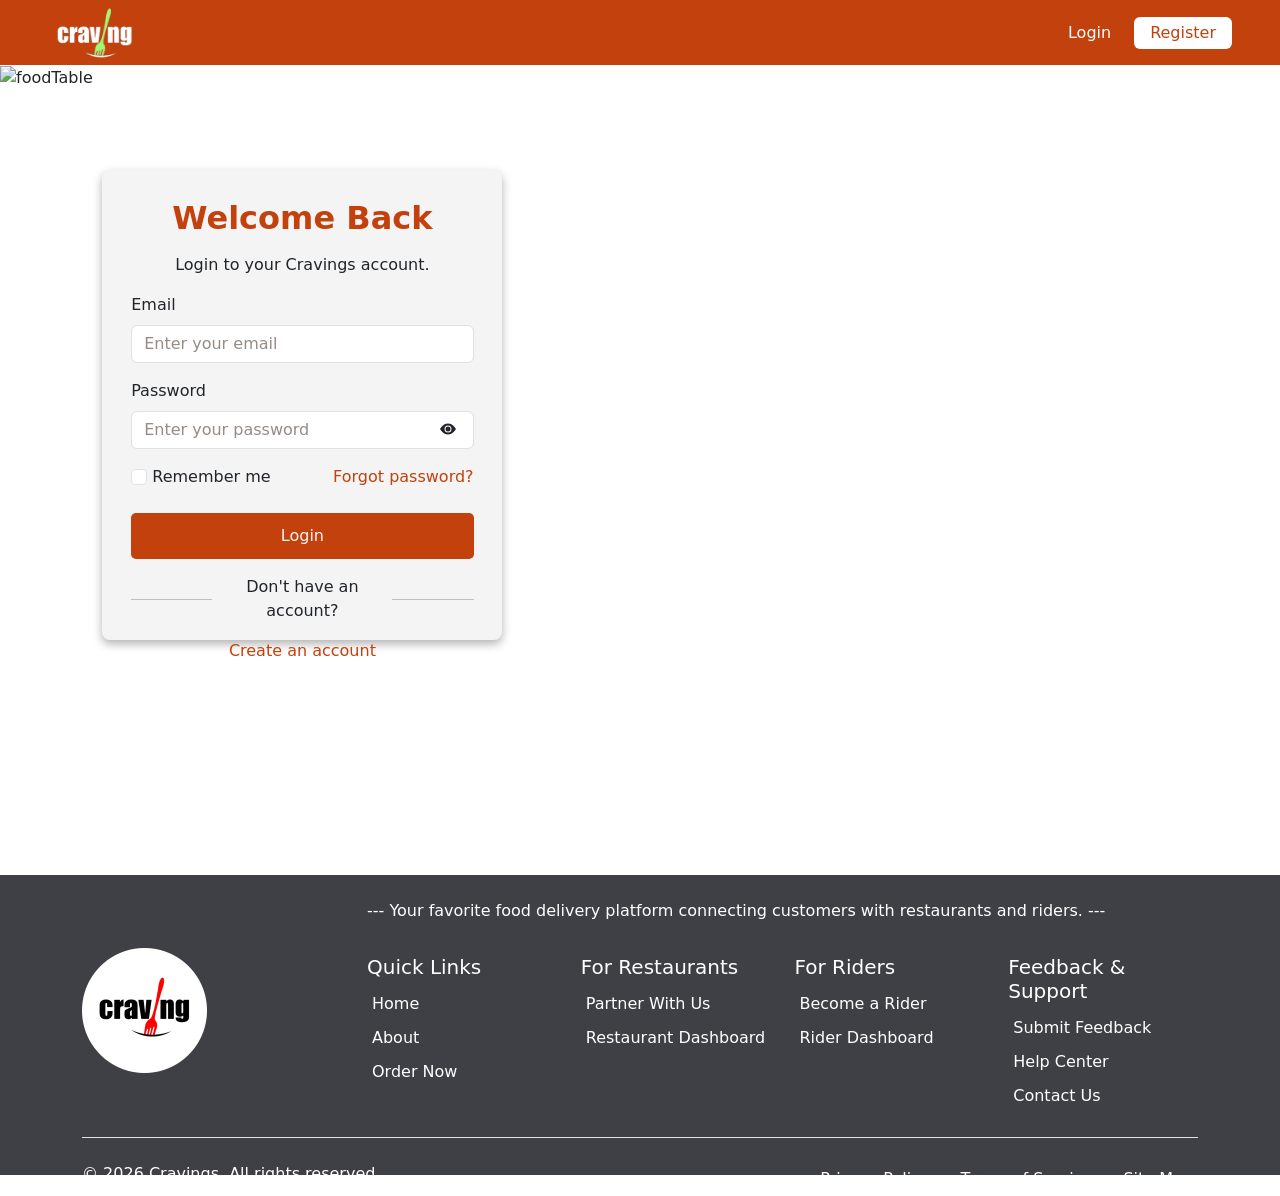
==== commit 5013e51c: "fvicon added" ====
--- a/login.html
+++ b/login.html
@@ -16,6 +16,8 @@
     />
     <!-- External CSS -->
     <link rel="stylesheet" href="style.css" />
+
+     <link rel="icon" type="image/png" href="cravings2.png">
   </head>
   <body>
     <!-- Header -->
